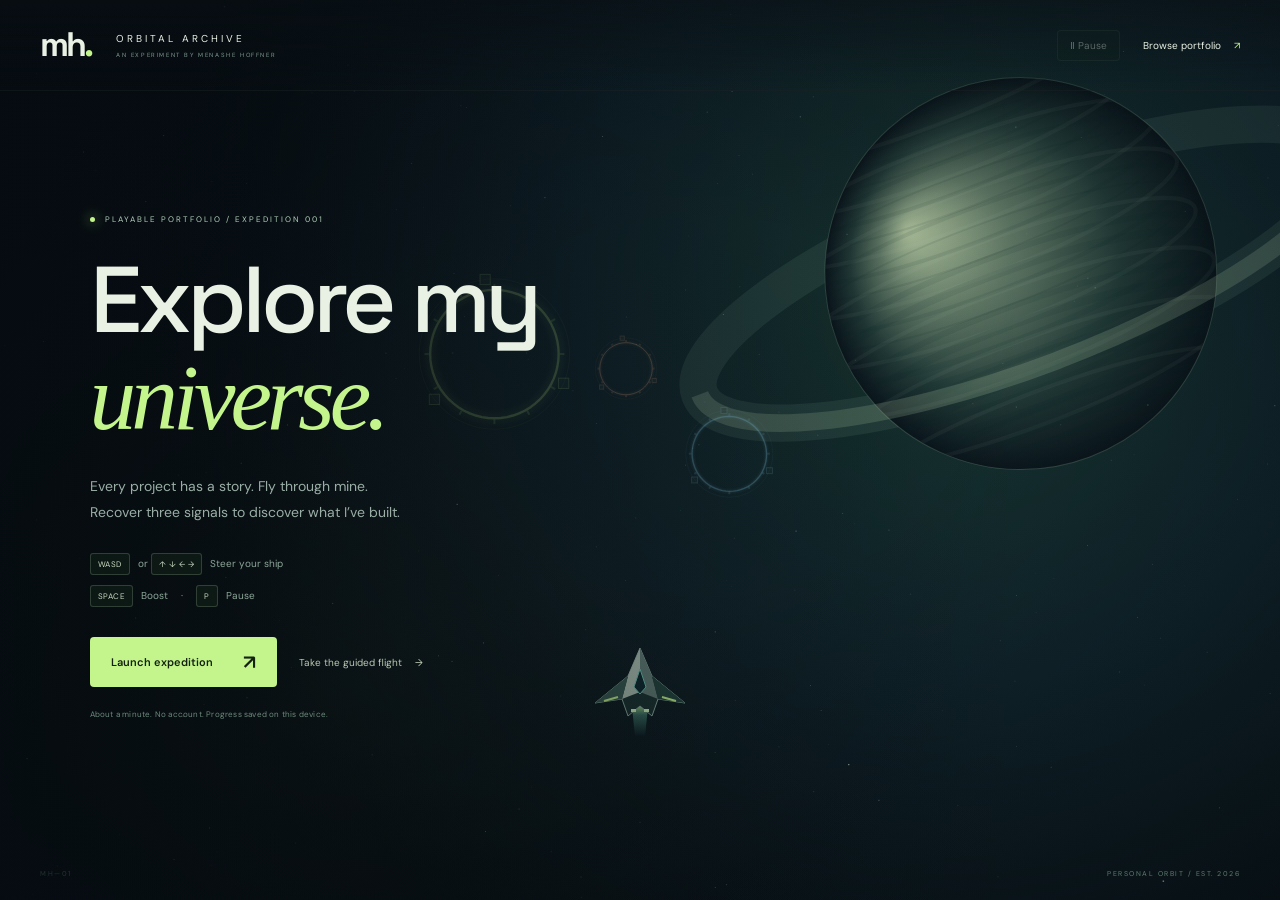
==== game.html @ fe19d88d "Make the portfolio playable as a space exploration and project collection game" ====
<!doctype html>
<html lang="en">
<head>
  <meta charset="utf-8"><meta name="viewport" content="width=device-width, initial-scale=1"><meta name="theme-color" content="#080e13">
  <meta name="description" content="Explore Menashe Hoffner’s portfolio as a space flight game. Pilot a ship, collect signals, and discover Python, Django, and computer vision projects.">
  <title>Orbital Archive — Menashe Hoffner</title>
  <link rel="icon" href="images/favicon.ico"><link rel="preconnect" href="https://fonts.googleapis.com"><link rel="preconnect" href="https://fonts.gstatic.com" crossorigin>
  <link href="https://fonts.googleapis.com/css2?family=DM+Sans:wght@400;500;600;700&family=Space+Grotesk:wght@400;500;600;700&display=swap" rel="stylesheet">
  <link rel="stylesheet" href="game.css"><script src="projects.js" defer></script><script src="flight-engine.js" defer></script><script src="game.js" defer></script>
</head>
<body>
  <main class="flight-app" aria-label="Orbital Archive portfolio game">
    <canvas id="flight-scene" tabindex="0" role="application" aria-label="Space flight. Use arrow keys or W A S D to steer, Space to boost, and P to pause." aria-describedby="flight-instructions"></canvas>
    <div class="flight-vignette" aria-hidden="true"></div>
    <header class="flight-header"><a class="flight-brand" href="index.html" aria-label="Menashe Hoffner portfolio">mh<span>.</span></a><div class="flight-wordmark">ORBITAL ARCHIVE<span>AN EXPERIMENT BY MENASHE HOFFNER</span></div><div class="flight-header-actions"><button id="pause-flight" type="button" aria-label="Pause flight" disabled>Ⅱ <span>Pause</span></button><a href="index.html#work">Browse portfolio <span aria-hidden="true">↗</span></a></div></header>
    <div class="flight-hud" id="flight-hud" hidden>
      <div class="mission-readout"><span class="hud-label">SIGNALS RECOVERED</span><strong><span id="signal-count">00</span><span class="hud-divider">/</span><span id="signal-total">03</span></strong><div class="signal-progress" id="signal-progress" aria-hidden="true"></div></div>
      <aside class="route-panel" aria-label="Project navigation"><span class="hud-label">FLIGHT PLAN</span><div id="route-list"></div><button class="assist-switch" id="assist-toggle" type="button" aria-pressed="false"><span class="assist-indicator"></span>Navigation assist <span id="assist-state">OFF</span></button></aside>
      <div class="flight-crosshair" aria-hidden="true"><span></span></div>
      <div class="target-readout"><span class="hud-label" id="target-label">NEXT SIGNAL</span><strong id="target-name">Drone Face Tracking</strong><span id="target-distance">160 u</span></div>
      <div class="flight-telemetry"><div><span class="hud-label">SCORE</span><strong id="flight-score">00000</strong></div><div class="shield-readout"><span class="hud-label">SHIELD <span id="shield-value">100%</span></span><div class="shield-track"><span id="shield-bar"></span></div></div><div><span class="hud-label">THRUST</span><strong id="flight-thrust">CRUISE</strong></div></div>
      <div class="flight-keyboard" id="flight-instructions"><span><kbd>W</kbd><kbd>A</kbd><kbd>S</kbd><kbd>D</kbd> / ARROWS TO STEER</span><span><kbd>SPACE</kbd> BOOST</span><span><kbd>P</kbd> PAUSE</span></div>
      <div class="touch-controls"><div class="touch-pad" role="group" aria-label="Steer the ship"><button type="button" data-steer="up" aria-label="Steer up">↑</button><button type="button" data-steer="left" aria-label="Steer left">←</button><span aria-hidden="true">✧</span><button type="button" data-steer="right" aria-label="Steer right">→</button><button type="button" data-steer="down" aria-label="Steer down">↓</button></div><button class="boost-button" id="touch-boost" type="button" aria-label="Hold to boost">↟<span>BOOST</span></button></div>
    </div>
    <section class="mission-overlay" id="mission-overlay" aria-labelledby="mission-heading">
      <div class="mission-panel intro-panel" id="mission-panel">
        <p class="flight-eyebrow"><span class="live-light"></span> PLAYABLE PORTFOLIO / EXPEDITION 001</p>
        <h1 id="mission-heading">Explore my<br><em>universe.</em></h1>
        <p class="mission-description">Every project has a story. Fly through mine.<br>Recover three signals to discover what I’ve built.</p>
        <div class="mission-controls-guide"><span><kbd>WASD</kbd> or <kbd>↑ ↓ ← →</kbd> Steer your ship</span><span><kbd>SPACE</kbd> Boost <span class="guide-dot">·</span> <kbd>P</kbd> Pause</span><span class="touch-flight-guide">Use the direction pad to steer.<br>Hold Boost to accelerate. Tap Ⅱ to pause.</span></div>
        <div class="mission-actions"><button class="flight-primary" id="launch-flight" type="button">Launch expedition <span aria-hidden="true">↗</span></button><button class="flight-secondary" id="launch-assisted" type="button">Take the guided flight <span aria-hidden="true">→</span></button></div>
        <p class="mission-footnote">About a minute. No account. Progress saved on this device.</p>
        <noscript><p>This experience needs JavaScript. <a href="index.html#work">Explore all projects directly →</a></p></noscript>
      </div>
    </section>
    <div class="flight-toast" id="flight-toast" role="status" aria-live="polite"></div>
    <div class="flight-status sr-only" id="flight-status" role="status" aria-live="polite"></div>
    <div class="flight-coordinate" aria-hidden="true">MH—01 <span>PERSONAL ORBIT / EST. 2026</span></div>
  </main>
</body>
</html>
---- game.css ----
.touch-flight-guide { display:none; }
@media(max-width:600px) { .mission-controls-guide>span:not(.touch-flight-guide) { display:none; } .mission-controls-guide>.touch-flight-guide { display:block; line-height:1.9; } }
:root  {
  --space:#080e13;
  --ink:#e9f0e4;
  --muted:#9aaea5;
  --lime:#c3f58c;
  --line:#a5c6a72b;
  --sans:'DM Sans',Arial,sans-serif;
  --display:'Space Grotesk',Arial,sans-serif;
}
*  {
  box-sizing:border-box;
}
html,body  {
  margin:0;
  width:100%;
  height:100%;
  background:var(--space);
  color:var(--ink);
  font-family:var(--sans);
}
button,a  {
  -webkit-tap-highlight-color:transparent;
}
button  {
  cursor:pointer;
  font:inherit;
  color:inherit;
}
button:disabled  {
  opacity:.35;
  cursor:default;
}
a  {
  color:inherit;
  text-decoration:none;
}
button:focus-visible,a:focus-visible,canvas:focus-visible  {
  outline:2px solid var(--lime);
  outline-offset:5px;
}
[hidden]  {
  display:none!important;
}
.flight-app  {
  position:relative;
  min-height:620px;
  height:100svh;
  overflow:hidden;
  isolation:isolate;
}
#flight-scene  {
  position:absolute;
  inset:0;
  width:100%;
  height:100%;
  display:block;
  touch-action:pan-y;
  outline-offset:-5px;
}
.flight-vignette  {
  position:absolute;
  inset:0;
  background:radial-gradient(ellipse at 55% 45%,transparent 25%,#02090b70 100%);
  pointer-events:none;
}
.flight-header  {
  position:absolute;
  z-index:5;
  top:0;
  left:0;
  right:0;
  display:flex;
  align-items:center;
  gap:25px;
  padding:28px 40px;
  border-bottom:1px solid #bfe8c30b;
  background:linear-gradient(#080e1380,transparent);
}
.flight-brand  {
  font-family:var(--display);
  font-weight:700;
  font-size:34px;
  letter-spacing:-3px;
  line-height:1;
}
.flight-brand span  {
  color:var(--lime);
}
.flight-wordmark  {
  font-size:10px;
  letter-spacing:3px;
}
.flight-wordmark>span  {
  display:block;
  color:#809b90;
  font-size:6px;
  letter-spacing:1.6px;
  margin-top:6px;
}
.flight-header-actions  {
  margin-left:auto;
  display:flex;
  align-items:center;
  gap:23px;
  font-size:10px;
}
.flight-header-actions>button  {
  background:#14251c8a;
  padding:8px 12px;
  border:1px solid var(--line);
  border-radius:4px;
}
.flight-header-actions>a>span  {
  color:var(--lime);
  margin-left:10px;
}
.mission-overlay  {
  position:absolute;
  inset:0;
  z-index:4;
  display:flex;
  align-items:center;
  padding:125px max(7vw,40px) 85px;
  pointer-events:none;
}
.mission-panel  {
  pointer-events:auto;
  max-width:520px;
}
.mission-overlay:not(.centered)  {
  background:linear-gradient(90deg,#050b10b3,transparent 80%);
}
.flight-eyebrow  {
  display:flex;
  align-items:center;
  gap:10px;
  color:#b2d0bb;
  font-size:8px;
  letter-spacing:2px;
  line-height:1.7;
  margin:0 0 24px;
}
.live-light  {
  width:5px;
  height:5px;
  border-radius:50%;
  background:var(--lime);
  box-shadow:0 0 13px #b8ee88;
}
.mission-panel h1,.mission-panel h2  {
  font-family:var(--display);
  font-weight:500;
  font-size:clamp(58px,7.3vw,108px);
  letter-spacing:-5px;
  line-height:1.04;
  margin:0;
}
.mission-panel em  {
  font-family:Georgia,serif;
  font-weight:400;
  color:var(--lime);
}
.mission-description  {
  color:var(--muted);
  font-size:14px;
  line-height:1.9;
  margin:27px 0 0;
}
.mission-controls-guide  {
  margin-top:27px;
  display:flex;
  flex-direction:column;
  gap:10px;
  color:#8da798;
  font-size:10px;
}
kbd  {
  font-family:var(--sans);
  display:inline-block;
  font-size:8px;
  letter-spacing:.5px;
  padding:5px 7px;
  border:1px solid #a2bba03d;
  border-radius:3px;
  color:#c8d9c2;
  background:#101e17b3;
  margin-right:5px;
}
.guide-dot  {
  margin-inline:10px;
}
.mission-actions  {
  display:flex;
  align-items:center;
  gap:22px;
  margin-top:30px;
  flex-wrap:wrap;
}
.flight-primary  {
  min-height:49px;
  padding:15px 21px;
  background:var(--lime);
  color:#152110;
  border:0;
  border-radius:4px;
  font-size:11px;
  font-weight:600;
  display:inline-flex;
  align-items:center;
  justify-content:space-between;
  gap:30px;
}
.flight-primary:hover  {
  background:#d3ffa5;
}
.flight-primary>span  {
  font-size:20px;
  line-height:1;
}
.flight-secondary  {
  padding:11px 0;
  background:transparent;
  border:0;
  font-size:10px;
  color:#bbcab3;
}
.flight-secondary:hover  {
  color:var(--lime);
}
.flight-secondary>span  {
  margin-left:10px;
}
.mission-footnote  {
  font-size:8px;
  color:#6e8b7c;
  margin-top:22px;
  letter-spacing:.2px;
}
.flight-coordinate  {
  position:absolute;
  bottom:22px;
  left:40px;
  right:40px;
  display:flex;
  justify-content:space-between;
  color:#607d70;
  font-size:7px;
  letter-spacing:1.5px;
  pointer-events:none;
}
.mission-readout  {
  position:absolute;
  top:135px;
  left:40px;
  pointer-events:none;
}
.hud-label  {
  display:block;
  color:#88a697;
  font-size:7px;
  letter-spacing:1.6px;
}
.mission-readout>strong  {
  font-family:var(--display);
  display:block;
  font-size:44px;
  font-weight:400;
  letter-spacing:-2px;
  margin-top:8px;
  line-height:1;
}
.hud-divider  {
  color:#55715f;
  margin-inline:8px;
  font-size:23px;
}
#signal-total  {
  color:#6d8c7b;
  font-size:25px;
}
.signal-progress  {
  display:flex;
  gap:5px;
  margin-top:15px;
}
.signal-progress>i  {
  display:block;
  height:2px;
  width:25px;
  background:#44644c;
}
.signal-progress>i.found  {
  background:var(--lime);
  box-shadow:0 0 8px #a9e87640;
}
.route-panel  {
  position:absolute;
  right:35px;
  top:134px;
  width:190px;
  padding:16px;
  border:1px solid #89b49726;
  background:#0a1513a8;
  backdrop-filter:blur(10px);
  border-radius:6px;
}
#route-list  {
  margin-block:12px;
}
.route-node  {
  display:flex;
  gap:9px;
  align-items:center;
  width:100%;
  border:0;
  background:none;
  text-align:left;
  padding:10px 0;
  color:#a7c0af;
}
.route-node .node-number  {
  font-size:8px;
  color:#577761;
  font-variant-numeric:tabular-nums;
}
.route-node strong  {
  font-size:9px;
  font-weight:500;
  display:block;
  line-height:1.5;
}
.route-node small  {
  display:block;
  color:#607e6a;
  font-size:6px;
  letter-spacing:1px;
  margin-top:2px;
}
.route-node.found  {
  color:var(--lime);
}
.route-node.active .node-number  {
  color:var(--lime);
}
.route-node:hover  {
  color:#ecf5e6;
}
.assist-switch  {
  display:flex;
  align-items:center;
  gap:6px;
  width:100%;
  padding:12px 0 0;
  border:0;
  border-top:1px solid var(--line);
  background:none;
  font-size:8px;
  color:#8fae99;
  text-align:left;
}
.assist-switch>span:last-child  {
  margin-left:auto;
  font-size:7px;
}
.assist-indicator  {
  width:5px;
  height:5px;
  background:#506353;
  border-radius:50%;
}
.assist-switch[aria-pressed=true] .assist-indicator  {
  background:var(--lime);
}
.assist-switch[aria-pressed=true]  {
  color:var(--lime);
}
.flight-crosshair  {
  position:absolute;
  left:50%;
  top:46%;
  width:24px;
  height:24px;
  border:1px solid #b8eab34d;
  border-radius:50%;
  transform:translate(-50%,-50%);
  pointer-events:none;
}
.flight-crosshair::before,.flight-crosshair::after  {
  content:'';
  position:absolute;
  background:#b8eab380;
}
.flight-crosshair::before  {
  width:6px;
  height:1px;
  top:11px;
  left:8px;
}
.flight-crosshair::after  {
  width:1px;
  height:6px;
  top:8px;
  left:11px;
}
.target-readout  {
  position:absolute;
  left:50%;
  top:57%;
  transform:translateX(-50%);
  text-align:center;
  pointer-events:none;
}
.target-readout>strong  {
  display:block;
  font-family:var(--display);
  font-size:12px;
  font-weight:400;
  margin-block:6px 3px;
  color:#d5e7c9;
}
.target-readout>span:last-child  {
  font-size:8px;
  color:#9cb48b;
  font-variant-numeric:tabular-nums;
}
.flight-telemetry  {
  position:absolute;
  bottom:87px;
  left:40px;
  right:40px;
  display:flex;
  align-items:center;
  justify-content:space-between;
  gap:24px;
  pointer-events:none;
}
.flight-telemetry>div>strong  {
  display:block;
  font-family:var(--display);
  font-size:22px;
  font-weight:400;
  margin-top:7px;
  letter-spacing:1px;
  font-variant-numeric:tabular-nums;
}
.shield-readout  {
  width:160px;
}
.shield-readout .hud-label  {
  display:flex;
  justify-content:space-between;
}
.shield-track  {
  margin-top:15px;
  width:100%;
  height:3px;
  background:#2e4a37;
}
.shield-track>span  {
  display:block;
  width:100%;
  height:100%;
  background:var(--lime);
  transition:width .3s;
}
#flight-thrust  {
  font-size:15px;
  color:var(--lime);
}
.flight-keyboard  {
  position:absolute;
  left:50%;
  bottom:22px;
  transform:translateX(-50%);
  display:flex;
  gap:24px;
  align-items:center;
  white-space:nowrap;
  color:#6f8d79;
  font-size:6px;
  letter-spacing:.6px;
}
.flight-keyboard kbd  {
  font-size:6px;
  padding:4px;
  margin-right:4px;
}
.touch-controls  {
  display:none;
}
.flight-toast  {
  position:absolute;
  z-index:8;
  left:50%;
  top:105px;
  transform:translateX(-50%);
  color:var(--lime);
  background:#101e14e6;
  border:1px solid #a2c78050;
  padding:11px 17px;
  border-radius:4px;
  font-size:9px;
  letter-spacing:.7px;
  opacity:0;
  pointer-events:none;
  transition:opacity .2s;
  text-align:center;
}
.flight-toast.visible  {
  opacity:1;
}
.sr-only  {
  position:absolute;
  width:1px;
  height:1px;
  padding:0;
  overflow:hidden;
  clip:rect(0,0,0,0);
  white-space:nowrap;
}
.mission-overlay.centered  {
  justify-content:center;
  padding:110px 24px 50px;
  background:#06100c70;
  backdrop-filter:blur(8px);
  overflow-y:auto;
}
.mission-overlay.centered .mission-panel  {
  width:min(580px,100%);
  max-width:580px;
  padding:30px;
  background:#0e1b14f5;
  border:1px solid #b7e49930;
  border-radius:9px;
  box-shadow:0 25px 100px #0006;
}
.mission-overlay.centered .mission-panel h2  {
  font-size:40px;
  letter-spacing:-1.8px;
  line-height:1.1;
}
.mission-overlay.centered .flight-eyebrow  {
  margin-bottom:15px;
  font-size:7px;
}
.mission-overlay.centered .mission-description  {
  font-size:12px;
  margin-top:17px;
}
.discovery-media  {
  margin-top:22px;
  border:1px solid #53704266;
  border-radius:5px;
  overflow:hidden;
  background:#030806;
}
.discovery-media img  {
  width:100%;
  display:block;
  height:170px;
  object-fit:cover;
  object-position:center 35%;
  filter:saturate(.6);
}
.discovery-media video  {
  display:block;
  width:100%;
  max-height:230px;
}
.discovery-tags  {
  display:flex;
  gap:8px;
  flex-wrap:wrap;
  margin-top:15px;
}
.discovery-tags>span  {
  padding:4px 8px;
  border:1px solid #506c3b66;
  color:#9ab082;
  font-size:7px;
  border-radius:3px;
}
.mission-panel .case-link  {
  font-size:10px;
  color:var(--lime);
  display:inline-block;
  margin-top:19px;
}
.mission-overlay.centered .mission-actions  {
  gap:20px;
  margin-top:22px;
}
.mission-overlay.centered .flight-primary  {
  min-height:43px;
  font-size:10px;
  padding:12px 17px;
}
.completion-projects  {
  margin-top:23px;
  display:flex;
  flex-direction:column;
}
.completion-projects>a  {
  display:flex;
  align-items:center;
  gap:12px;
  border-top:1px solid #8eae7729;
  padding:13px 0;
  font-size:12px;
}
.completion-projects>a>span:first-child  {
  color:var(--lime);
  font-size:9px;
}
.completion-projects>a>span:last-child  {
  margin-left:auto;
  color:var(--lime);
}
.completion-score  {
  font-size:9px;
  color:#87a674;
  margin-top:15px;
  letter-spacing:1px;
}
.reduced-motion .flight-toast,.reduced-motion .shield-track>span  {
  transition:none;
}
@media(max-width:900px)  {
  .flight-header  {
    padding:23px 25px;
    gap:18px;
  }
  .flight-wordmark  {
    font-size:9px;
    letter-spacing:2px;
  }
  .flight-header-actions  {
    gap:14px;
    font-size:9px;
  }
  .mission-overlay  {
    padding-left:6vw;
  }
  .mission-panel h1  {
    font-size:74px;
  }
  .mission-panel  {
    max-width:420px;
  }
  .mission-description  {
    font-size:13px;
  }
  .mission-readout  {
    left:25px;
    top:120px;
  }
  .route-panel  {
    right:25px;
    top:120px;
    width:170px;
    padding:13px;
  }
  .flight-telemetry  {
    left:25px;
    right:25px;
  }
  .flight-coordinate  {
    left:25px;
    right:25px;
  }
  .flight-coordinate>span  {
    display:none;
  }
  .flight-keyboard  {
    gap:14px;
  }
}
@media(max-width:600px)  {
  .flight-app  {
    min-height:640px;
  }
  .flight-header  {
    padding:19px 18px;
    gap:13px;
  }
  .flight-brand  {
    font-size:29px;
  }
  .flight-wordmark  {
    font-size:8px;
    letter-spacing:1.3px;
  }
  .flight-wordmark>span  {
    display:none;
  }
  .flight-header-actions  {
    gap:12px;
    font-size:8px;
  }
  .flight-header-actions>button  {
    padding:7px 10px;
  }
  .flight-header-actions>button>span  {
    display:none;
  }
  .flight-header-actions>a>span  {
    margin-left:3px;
  }
  .mission-overlay  {
    padding:108px 25px 60px;
    align-items:center;
  }
  .mission-panel h1  {
    font-size:clamp(55px,14vw,74px);
    letter-spacing:-3.8px;
  }
  .flight-eyebrow  {
    font-size:6px;
    letter-spacing:1.2px;
    margin-bottom:22px;
  }
  .mission-description  {
    font-size:12px;
    margin-top:23px;
  }
  .mission-controls-guide  {
    font-size:9px;
    margin-top:25px;
  }
  .mission-actions  {
    gap:15px;
    margin-top:26px;
  }
  .flight-primary  {
    padding:13px 17px;
    font-size:10px;
    gap:24px;
  }
  .flight-secondary  {
    font-size:9px;
  }
  .mission-footnote  {
    font-size:7px;
    max-width:260px;
    line-height:1.8;
  }
  .mission-readout  {
    left:18px;
    top:94px;
  }
  .hud-label  {
    font-size:6px;
    letter-spacing:1.2px;
  }
  .mission-readout>strong  {
    font-size:32px;
  }
  #signal-total  {
    font-size:20px;
  }
  .signal-progress>i  {
    width:19px;
  }
  .route-panel  {
    top:92px;
    right:18px;
    width:148px;
    padding:10px 12px;
  }
  .route-node  {
    gap:7px;
    padding:7px 0;
  }
  .route-node strong  {
    font-size:8px;
  }
  .route-node small  {
    font-size:5px;
  }
  .assist-switch  {
    font-size:6px;
    gap:4px;
    padding-top:10px;
  }
  .assist-switch>span:last-child  {
    font-size:6px;
  }
  .target-readout  {
    top:49%;
    max-width:190px;
    width:100%;
  }
  .target-readout>strong  {
    font-size:11px;
  }
  .flight-crosshair  {
    top:44%;
  }
  .flight-telemetry  {
    bottom:185px;
    left:18px;
    right:18px;
    gap:16px;
  }
  .flight-telemetry>div>strong  {
    font-size:18px;
  }
  .shield-readout  {
    width:100px;
  }
  .shield-track  {
    margin-top:11px;
  }
  #flight-thrust  {
    font-size:12px;
  }
  .flight-keyboard  {
    display:none;
  }
  .flight-coordinate  {
    bottom:14px;
    left:18px;
    right:18px;
    font-size:6px;
  }
  .touch-controls  {
    position:absolute;
    left:18px;
    right:18px;
    bottom:35px;
    display:flex;
    align-items:center;
    justify-content:space-between;
  }
  .touch-pad  {
    display:grid;
    grid-template-columns:38px 38px 38px;
    grid-template-rows:38px 38px 38px;
    gap:3px;
  }
  .touch-pad button  {
    border:1px solid #9bbd8460;
    border-radius:6px;
    background:#0b1911a8;
    color:var(--lime);
    font-size:20px;
    touch-action:none;
    user-select:none;
  }
  .touch-pad button[data-steer=up]  {
    grid-column:2;
  }
  .touch-pad button[data-steer=left]  {
    grid-column:1;
    grid-row:2;
  }
  .touch-pad button[data-steer=right]  {
    grid-column:3;
    grid-row:2;
  }
  .touch-pad button[data-steer=down]  {
    grid-column:2;
    grid-row:3;
  }
  .touch-pad>span  {
    grid-column:2;
    grid-row:2;
    display:grid;
    place-items:center;
    color:#a1bf8159;
  }
  .boost-button  {
    width:72px;
    height:72px;
    border:1px solid #9bc27880;
    border-radius:50%;
    background:#20351cc2;
    color:var(--lime);
    font-size:29px;
    touch-action:none;
    user-select:none;
  }
  .boost-button>span  {
    display:block;
    font-size:7px;
    letter-spacing:1px;
    margin-top:1px;
  }
  .boost-button:active,.touch-pad button:active  {
    background:#4c6731;
  }
  .mission-overlay.centered  {
    padding:85px 14px 25px;
  }
  .mission-overlay.centered .mission-panel  {
    padding:22px;
  }
  .mission-overlay.centered .mission-panel h2  {
    font-size:31px;
    letter-spacing:-1.2px;
  }
  .mission-overlay.centered .mission-description  {
    font-size:11px;
    line-height:1.8;
  }
  .discovery-media img  {
    height:145px;
  }
  .discovery-media video  {
    max-height:190px;
  }
  .mission-overlay.centered .flight-eyebrow  {
    font-size:6px;
    letter-spacing:1.3px;
  }
  .flight-toast  {
    top:74px;
    font-size:8px;
    padding:9px 12px;
    max-width:90%;
  }
}
@media(max-height:650px) and (min-width:601px)  {
  .flight-app  {
    min-height:500px;
  }
  .flight-header  {
    padding-block:18px;
  }
  .mission-panel h1  {
    font-size:65px;
  }
  .mission-description  {
    margin-top:17px;
  }
  .mission-controls-guide  {
    margin-top:18px;
  }
  .mission-actions  {
    margin-top:20px;
  }
  .mission-footnote  {
    margin-top:15px;
  }
  .mission-overlay.centered  {
    align-items:flex-start;
    padding-top:90px;
  }
}
@media(max-height:640px)  {
  .flight-app  {
    min-height:100svh;
  }
  .mission-overlay  {
    overflow-y:auto;
    padding-top:95px;
    padding-bottom:35px;
  }
  .mission-panel h1  {
    font-size:54px;
  }
  .mission-description  {
    margin-top:16px;
  }
  .mission-controls-guide  {
    margin-top:17px;
  }
  .mission-actions  {
    margin-top:20px;
  }
  .mission-overlay.centered  {
    align-items:flex-start;
  }
}
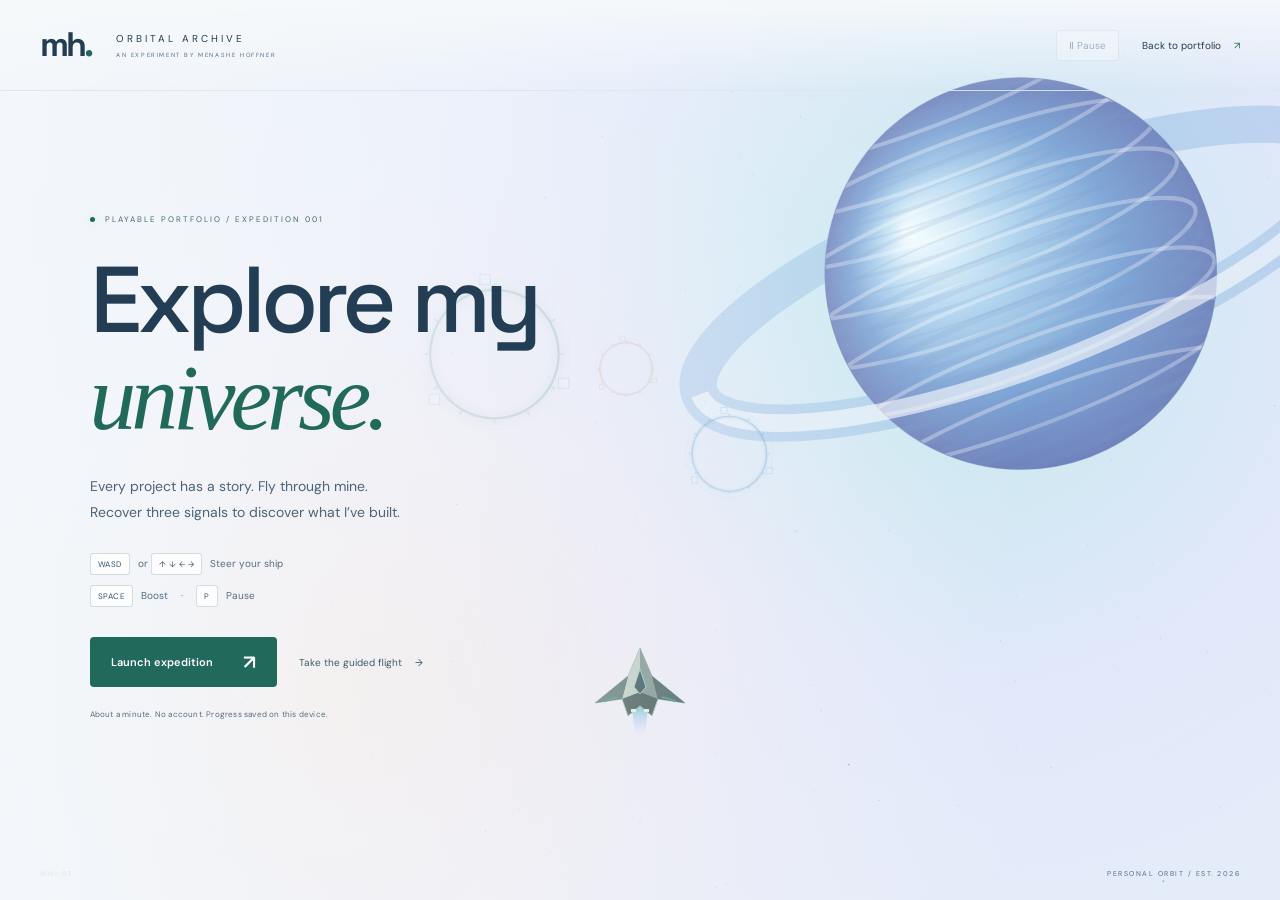
==== commit cb16350a: "Brighten the portfolio and invite visitors into two optional games" ====
--- a/game.html
+++ b/game.html
@@ -1,18 +1,18 @@
 <!doctype html>
 <html lang="en">
 <head>
-  <meta charset="utf-8"><meta name="viewport" content="width=device-width, initial-scale=1"><meta name="theme-color" content="#080e13">
+  <meta charset="utf-8"><meta name="viewport" content="width=device-width, initial-scale=1"><meta name="theme-color" content="#edf3fa">
   <meta name="description" content="Explore Menashe Hoffner’s portfolio as a space flight game. Pilot a ship, collect signals, and discover Python, Django, and computer vision projects.">
   <title>Orbital Archive — Menashe Hoffner</title>
   <link rel="icon" href="images/favicon.ico"><link rel="preconnect" href="https://fonts.googleapis.com"><link rel="preconnect" href="https://fonts.gstatic.com" crossorigin>
   <link href="https://fonts.googleapis.com/css2?family=DM+Sans:wght@400;500;600;700&family=Space+Grotesk:wght@400;500;600;700&display=swap" rel="stylesheet">
-  <link rel="stylesheet" href="game.css"><script src="projects.js" defer></script><script src="flight-engine.js" defer></script><script src="game.js" defer></script>
+  <link rel="stylesheet" href="game.css?v=play-2"><script src="projects.js" defer></script><script src="flight-engine.js" defer></script><script src="game.js?v=play-2" defer></script>
 </head>
 <body>
   <main class="flight-app" aria-label="Orbital Archive portfolio game">
     <canvas id="flight-scene" tabindex="0" role="application" aria-label="Space flight. Use arrow keys or W A S D to steer, Space to boost, and P to pause." aria-describedby="flight-instructions"></canvas>
     <div class="flight-vignette" aria-hidden="true"></div>
-    <header class="flight-header"><a class="flight-brand" href="index.html" aria-label="Menashe Hoffner portfolio">mh<span>.</span></a><div class="flight-wordmark">ORBITAL ARCHIVE<span>AN EXPERIMENT BY MENASHE HOFFNER</span></div><div class="flight-header-actions"><button id="pause-flight" type="button" aria-label="Pause flight" disabled>Ⅱ <span>Pause</span></button><a href="index.html#work">Browse portfolio <span aria-hidden="true">↗</span></a></div></header>
+    <header class="flight-header"><a class="flight-brand" href="index.html" aria-label="Menashe Hoffner portfolio">mh<span>.</span></a><div class="flight-wordmark">ORBITAL ARCHIVE<span>AN EXPERIMENT BY MENASHE HOFFNER</span></div><div class="flight-header-actions"><button id="pause-flight" type="button" aria-label="Pause flight" disabled>Ⅱ <span>Pause</span></button><a href="index.html#play">Back to portfolio <span aria-hidden="true">↗</span></a></div></header>
     <div class="flight-hud" id="flight-hud" hidden>
       <div class="mission-readout"><span class="hud-label">SIGNALS RECOVERED</span><strong><span id="signal-count">00</span><span class="hud-divider">/</span><span id="signal-total">03</span></strong><div class="signal-progress" id="signal-progress" aria-hidden="true"></div></div>
       <aside class="route-panel" aria-label="Project navigation"><span class="hud-label">FLIGHT PLAN</span><div id="route-list"></div><button class="assist-switch" id="assist-toggle" type="button" aria-pressed="false"><span class="assist-indicator"></span>Navigation assist <span id="assist-state">OFF</span></button></aside>
@@ -26,7 +26,7 @@
       <div class="mission-panel intro-panel" id="mission-panel">
         <p class="flight-eyebrow"><span class="live-light"></span> PLAYABLE PORTFOLIO / EXPEDITION 001</p>
         <h1 id="mission-heading">Explore my<br><em>universe.</em></h1>
-        <p class="mission-description">Every project has a story. Fly through mine.<br>Recover three signals to discover what I’ve built.</p>
+        <p class="mission-description">Every project has a story. Fly through mine.<br> Recover three signals to discover what I’ve built.</p>
         <div class="mission-controls-guide"><span><kbd>WASD</kbd> or <kbd>↑ ↓ ← →</kbd> Steer your ship</span><span><kbd>SPACE</kbd> Boost <span class="guide-dot">·</span> <kbd>P</kbd> Pause</span><span class="touch-flight-guide">Use the direction pad to steer.<br>Hold Boost to accelerate. Tap Ⅱ to pause.</span></div>
         <div class="mission-actions"><button class="flight-primary" id="launch-flight" type="button">Launch expedition <span aria-hidden="true">↗</span></button><button class="flight-secondary" id="launch-assisted" type="button">Take the guided flight <span aria-hidden="true">→</span></button></div>
         <p class="mission-footnote">About a minute. No account. Progress saved on this device.</p>
--- a/game.css
+++ b/game.css
@@ -1,11 +1,22 @@
-.touch-flight-guide { display:none; }
-@media(max-width:600px) { .mission-controls-guide>span:not(.touch-flight-guide) { display:none; } .mission-controls-guide>.touch-flight-guide { display:block; line-height:1.9; } }
+.touch-flight-guide  {
+  display:none;
+}
+@media(max-width:600px)  {
+  .mission-controls-guide>span:not(.touch-flight-guide)  {
+    display:none;
+  }
+  .mission-controls-guide>.touch-flight-guide  {
+    display:block;
+    line-height:1.9;
+  }
+}
 :root  {
-  --space:#080e13;
-  --ink:#e9f0e4;
-  --muted:#9aaea5;
-  --lime:#c3f58c;
-  --line:#a5c6a72b;
+  color-scheme:light;
+  --space:#edf3fa;
+  --ink:#233e54;
+  --muted:#4c6477;
+  --lime:#21695b;
+  --line:#89a9bb66;
   --sans:'DM Sans',Arial,sans-serif;
   --display:'Space Grotesk',Arial,sans-serif;
 }
@@ -62,7 +73,7 @@
 .flight-vignette  {
   position:absolute;
   inset:0;
-  background:radial-gradient(ellipse at 55% 45%,transparent 25%,#02090b70 100%);
+  background:radial-gradient(ellipse at 55% 45%,transparent 25%,#dce8f52e 100%);
   pointer-events:none;
 }
 .flight-header  {
@@ -75,8 +86,8 @@
   align-items:center;
   gap:25px;
   padding:28px 40px;
-  border-bottom:1px solid #bfe8c30b;
-  background:linear-gradient(#080e1380,transparent);
+  border-bottom:1px solid #b7ccdf66;
+  background:linear-gradient(#f7fafbdd,transparent);
 }
 .flight-brand  {
   font-family:var(--display);
@@ -94,7 +105,7 @@
 }
 .flight-wordmark>span  {
   display:block;
-  color:#809b90;
+  color:#526e84;
   font-size:6px;
   letter-spacing:1.6px;
   margin-top:6px;
@@ -107,7 +118,7 @@
   font-size:10px;
 }
 .flight-header-actions>button  {
-  background:#14251c8a;
+  background:#ffffffcc;
   padding:8px 12px;
   border:1px solid var(--line);
   border-radius:4px;
@@ -130,13 +141,13 @@
   max-width:520px;
 }
 .mission-overlay:not(.centered)  {
-  background:linear-gradient(90deg,#050b10b3,transparent 80%);
+  background:linear-gradient(90deg,#f4f8fbe8,transparent 80%);
 }
 .flight-eyebrow  {
   display:flex;
   align-items:center;
   gap:10px;
-  color:#b2d0bb;
+  color:#3e6c79;
   font-size:8px;
   letter-spacing:2px;
   line-height:1.7;
@@ -147,7 +158,7 @@
   height:5px;
   border-radius:50%;
   background:var(--lime);
-  box-shadow:0 0 13px #b8ee88;
+  box-shadow:0 0 13px #b0dcc8;
 }
 .mission-panel h1,.mission-panel h2  {
   font-family:var(--display);
@@ -173,7 +184,7 @@
   display:flex;
   flex-direction:column;
   gap:10px;
-  color:#8da798;
+  color:#526e80;
   font-size:10px;
 }
 kbd  {
@@ -182,10 +193,10 @@
   font-size:8px;
   letter-spacing:.5px;
   padding:5px 7px;
-  border:1px solid #a2bba03d;
+  border:1px solid #a9bdcb80;
   border-radius:3px;
-  color:#c8d9c2;
-  background:#101e17b3;
+  color:#35566b;
+  background:#ffffffcc;
   margin-right:5px;
 }
 .guide-dot  {
@@ -202,7 +213,7 @@
   min-height:49px;
   padding:15px 21px;
   background:var(--lime);
-  color:#152110;
+  color:#ffffff;
   border:0;
   border-radius:4px;
   font-size:11px;
@@ -213,7 +224,7 @@
   gap:30px;
 }
 .flight-primary:hover  {
-  background:#d3ffa5;
+  background:#185447;
 }
 .flight-primary>span  {
   font-size:20px;
@@ -224,7 +235,7 @@
   background:transparent;
   border:0;
   font-size:10px;
-  color:#bbcab3;
+  color:#3c5c70;
 }
 .flight-secondary:hover  {
   color:var(--lime);
@@ -234,7 +245,7 @@
 }
 .mission-footnote  {
   font-size:8px;
-  color:#6e8b7c;
+  color:#536d7e;
   margin-top:22px;
   letter-spacing:.2px;
 }
@@ -245,7 +256,7 @@
   right:40px;
   display:flex;
   justify-content:space-between;
-  color:#607d70;
+  color:#526f85;
   font-size:7px;
   letter-spacing:1.5px;
   pointer-events:none;
@@ -258,7 +269,7 @@
 }
 .hud-label  {
   display:block;
-  color:#88a697;
+  color:#4e6e84;
   font-size:7px;
   letter-spacing:1.6px;
 }
@@ -272,12 +283,12 @@
   line-height:1;
 }
 .hud-divider  {
-  color:#55715f;
+  color:#6a8b9e;
   margin-inline:8px;
   font-size:23px;
 }
 #signal-total  {
-  color:#6d8c7b;
+  color:#5d798e;
   font-size:25px;
 }
 .signal-progress  {
@@ -289,11 +300,11 @@
   display:block;
   height:2px;
   width:25px;
-  background:#44644c;
+  background:#b3cad5;
 }
 .signal-progress>i.found  {
   background:var(--lime);
-  box-shadow:0 0 8px #a9e87640;
+  box-shadow:0 0 8px #61ad9340;
 }
 .route-panel  {
   position:absolute;
@@ -301,8 +312,8 @@
   top:134px;
   width:190px;
   padding:16px;
-  border:1px solid #89b49726;
-  background:#0a1513a8;
+  border:1px solid #b2c8d980;
+  background:#ffffffd9;
   backdrop-filter:blur(10px);
   border-radius:6px;
 }
@@ -318,11 +329,11 @@
   background:none;
   text-align:left;
   padding:10px 0;
-  color:#a7c0af;
+  color:#355c73;
 }
 .route-node .node-number  {
   font-size:8px;
-  color:#577761;
+  color:#56778b;
   font-variant-numeric:tabular-nums;
 }
 .route-node strong  {
@@ -333,7 +344,7 @@
 }
 .route-node small  {
   display:block;
-  color:#607e6a;
+  color:#547184;
   font-size:6px;
   letter-spacing:1px;
   margin-top:2px;
@@ -345,7 +356,7 @@
   color:var(--lime);
 }
 .route-node:hover  {
-  color:#ecf5e6;
+  color:#21695b;
 }
 .assist-switch  {
   display:flex;
@@ -357,7 +368,7 @@
   border-top:1px solid var(--line);
   background:none;
   font-size:8px;
-  color:#8fae99;
+  color:#4c6c7e;
   text-align:left;
 }
 .assist-switch>span:last-child  {
@@ -367,7 +378,7 @@
 .assist-indicator  {
   width:5px;
   height:5px;
-  background:#506353;
+  background:#8aabb8;
   border-radius:50%;
 }
 .assist-switch[aria-pressed=true] .assist-indicator  {
@@ -382,7 +393,7 @@
   top:46%;
   width:24px;
   height:24px;
-  border:1px solid #b8eab34d;
+  border:1px solid #386e8b66;
   border-radius:50%;
   transform:translate(-50%,-50%);
   pointer-events:none;
@@ -390,7 +401,7 @@
 .flight-crosshair::before,.flight-crosshair::after  {
   content:'';
   position:absolute;
-  background:#b8eab380;
+  background:#386e8b80;
 }
 .flight-crosshair::before  {
   width:6px;
@@ -418,11 +429,11 @@
   font-size:12px;
   font-weight:400;
   margin-block:6px 3px;
-  color:#d5e7c9;
+  color:#244f6b;
 }
 .target-readout>span:last-child  {
   font-size:8px;
-  color:#9cb48b;
+  color:#3e637b;
   font-variant-numeric:tabular-nums;
 }
 .flight-telemetry  {
@@ -456,7 +467,7 @@
   margin-top:15px;
   width:100%;
   height:3px;
-  background:#2e4a37;
+  background:#b9d1da;
 }
 .shield-track>span  {
   display:block;
@@ -478,7 +489,7 @@
   gap:24px;
   align-items:center;
   white-space:nowrap;
-  color:#6f8d79;
+  color:#4c6e83;
   font-size:6px;
   letter-spacing:.6px;
 }
@@ -497,8 +508,8 @@
   top:105px;
   transform:translateX(-50%);
   color:var(--lime);
-  background:#101e14e6;
-  border:1px solid #a2c78050;
+  background:#fffffff2;
+  border:1px solid #94b7c180;
   padding:11px 17px;
   border-radius:4px;
   font-size:9px;
@@ -523,7 +534,7 @@
 .mission-overlay.centered  {
   justify-content:center;
   padding:110px 24px 50px;
-  background:#06100c70;
+  background:#aebed54a;
   backdrop-filter:blur(8px);
   overflow-y:auto;
 }
@@ -531,10 +542,10 @@
   width:min(580px,100%);
   max-width:580px;
   padding:30px;
-  background:#0e1b14f5;
-  border:1px solid #b7e49930;
+  background:#fcfdfbf5;
+  border:1px solid #bdcedb;
   border-radius:9px;
-  box-shadow:0 25px 100px #0006;
+  box-shadow:0 25px 100px #3b577e25;
 }
 .mission-overlay.centered .mission-panel h2  {
   font-size:40px;
@@ -551,10 +562,10 @@
 }
 .discovery-media  {
   margin-top:22px;
-  border:1px solid #53704266;
+  border:1px solid #b6ccd6;
   border-radius:5px;
   overflow:hidden;
-  background:#030806;
+  background:#e6eef4;
 }
 .discovery-media img  {
   width:100%;
@@ -577,8 +588,8 @@
 }
 .discovery-tags>span  {
   padding:4px 8px;
-  border:1px solid #506c3b66;
-  color:#9ab082;
+  border:1px solid #b6cfd5;
+  color:#4c6e7c;
   font-size:7px;
   border-radius:3px;
 }
@@ -606,7 +617,7 @@
   display:flex;
   align-items:center;
   gap:12px;
-  border-top:1px solid #8eae7729;
+  border-top:1px solid #b4cbd770;
   padding:13px 0;
   font-size:12px;
 }
@@ -620,7 +631,7 @@
 }
 .completion-score  {
   font-size:9px;
-  color:#87a674;
+  color:#476b7c;
   margin-top:15px;
   letter-spacing:1px;
 }
@@ -841,9 +852,9 @@
     gap:3px;
   }
   .touch-pad button  {
-    border:1px solid #9bbd8460;
+    border:1px solid #91b5c6aa;
     border-radius:6px;
-    background:#0b1911a8;
+    background:#ffffffdf;
     color:var(--lime);
     font-size:20px;
     touch-action:none;
@@ -869,14 +880,14 @@
     grid-row:2;
     display:grid;
     place-items:center;
-    color:#a1bf8159;
+    color:#4e809c80;
   }
   .boost-button  {
     width:72px;
     height:72px;
-    border:1px solid #9bc27880;
+    border:1px solid #82adbd;
     border-radius:50%;
-    background:#20351cc2;
+    background:#d5efe5ed;
     color:var(--lime);
     font-size:29px;
     touch-action:none;
@@ -889,7 +900,7 @@
     margin-top:1px;
   }
   .boost-button:active,.touch-pad button:active  {
-    background:#4c6731;
+    background:#a6d8c6;
   }
   .mission-overlay.centered  {
     padding:85px 14px 25px;
